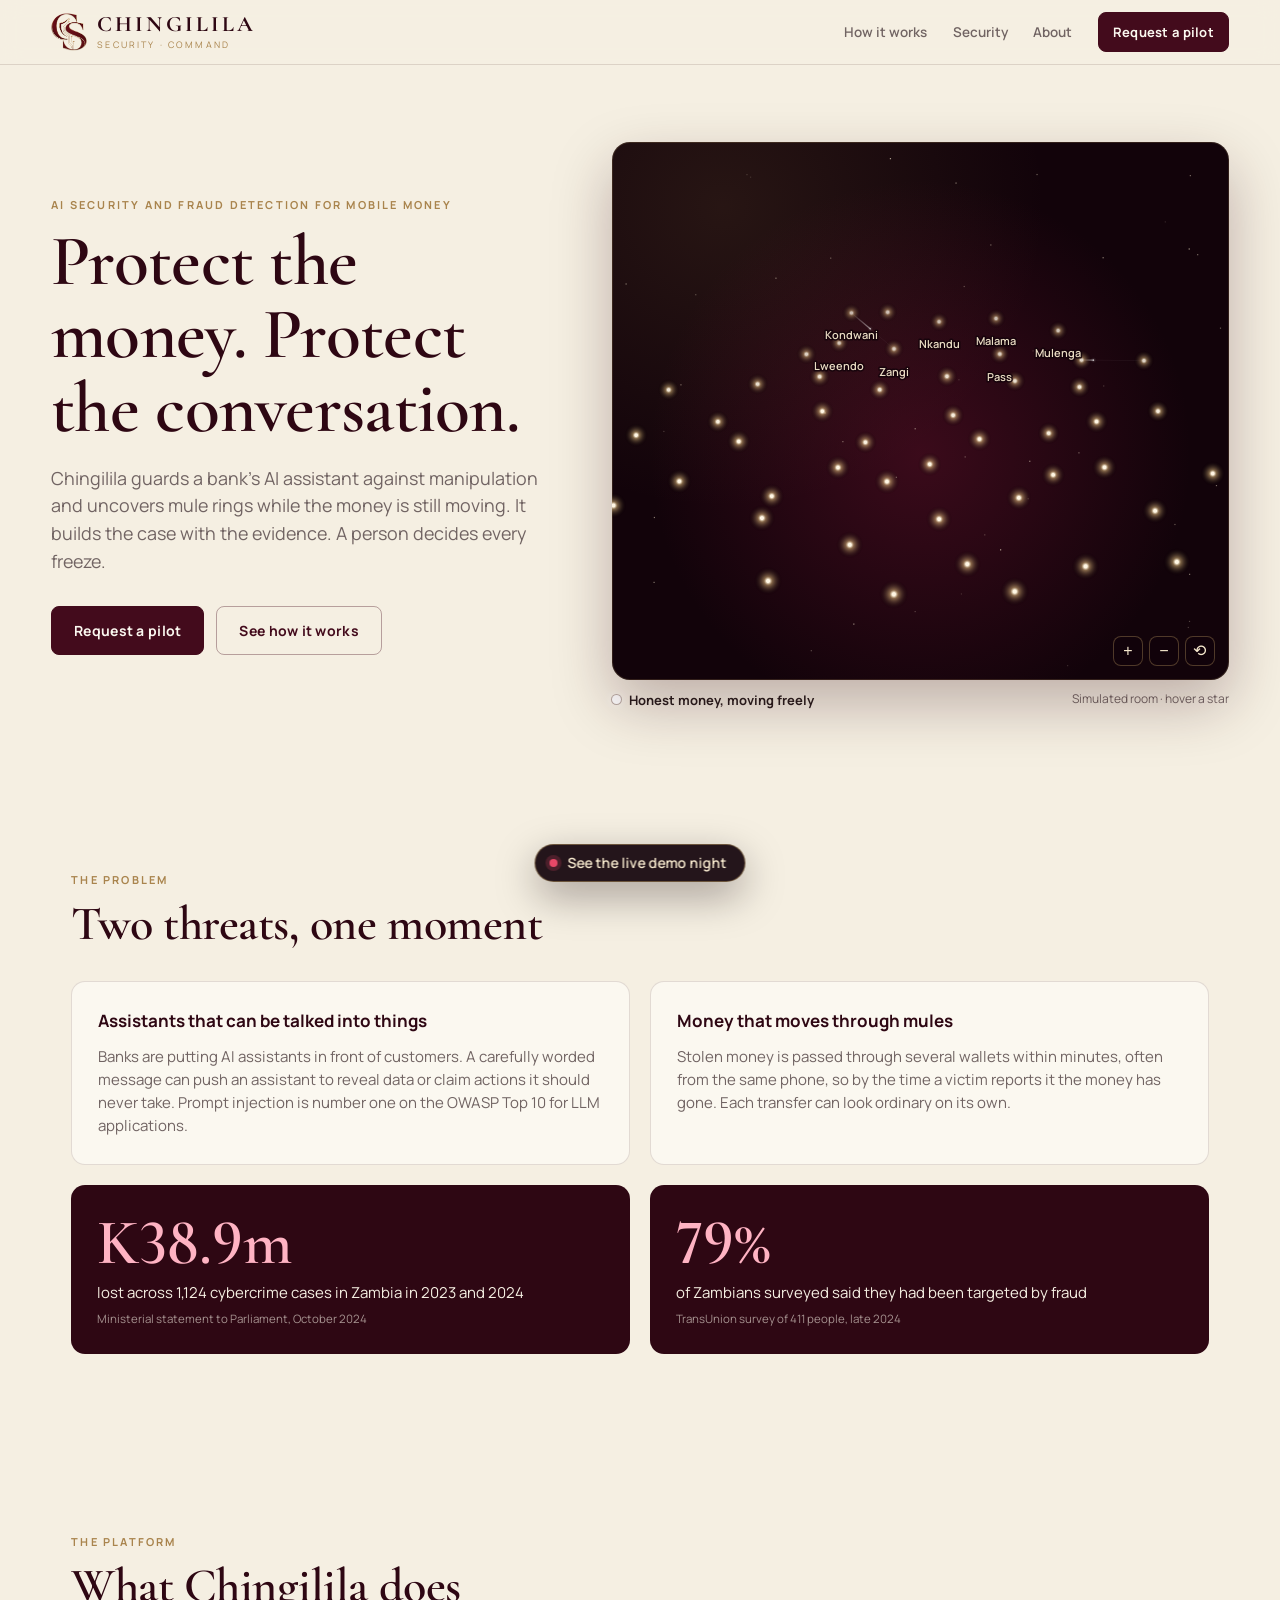
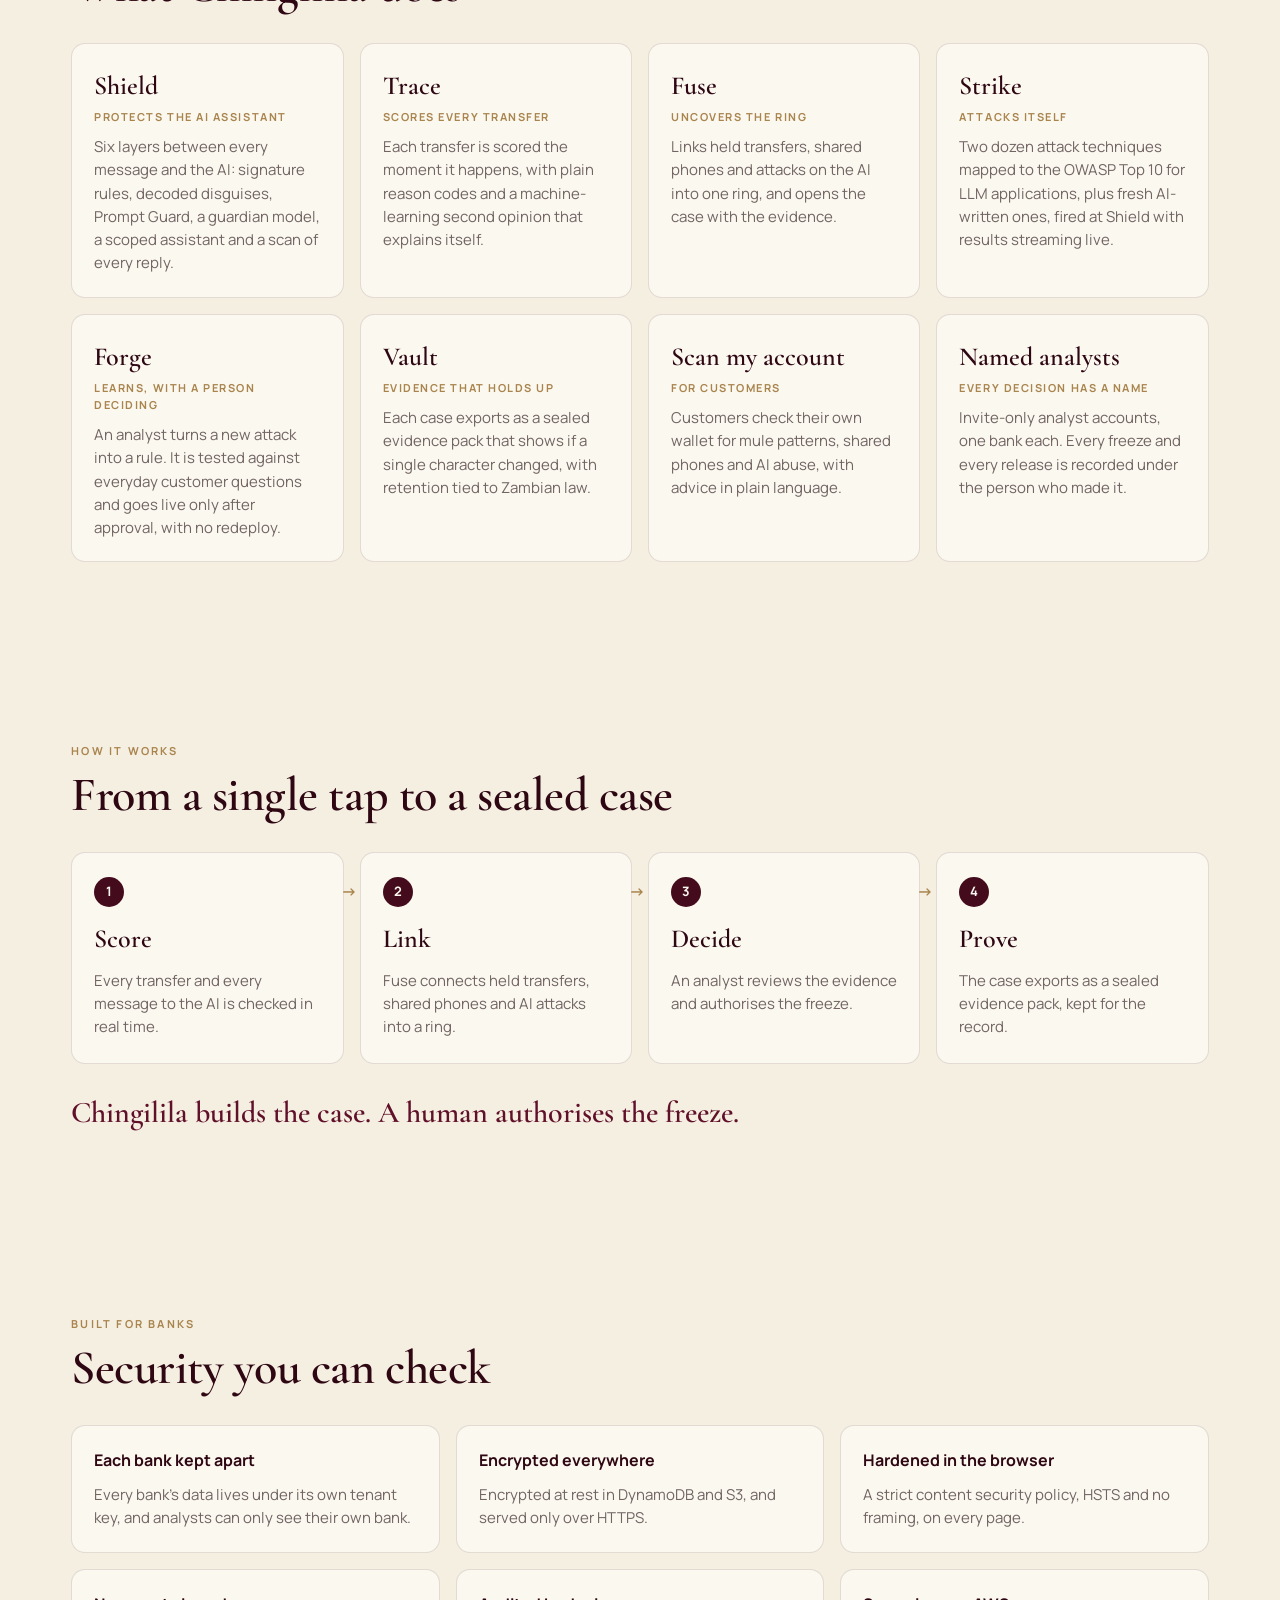
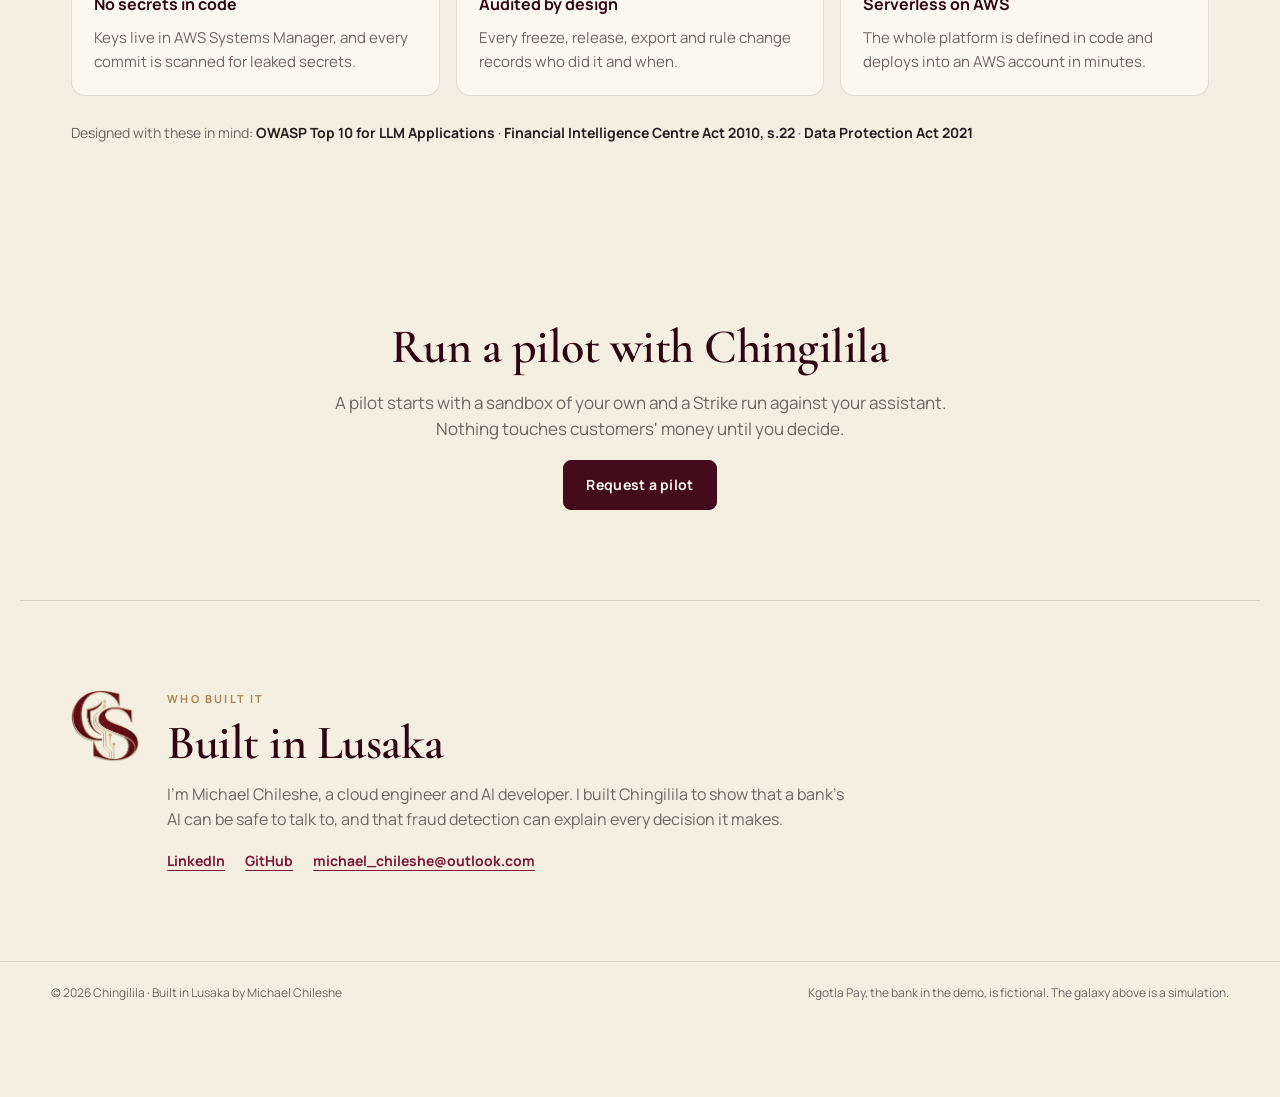
==== docs/index.html @ 2b5f904d "Chingilila showcase: public site, the demo night step by step, and the README with architecture and " ====
<!doctype html>
<html lang="en">
  <head>
    <meta charset="UTF-8" />
    <meta name="viewport" content="width=device-width, initial-scale=1.0" />
    <meta name="theme-color" content="#12030a" />
    <meta name="description" content="Chingilila guards a bank's AI assistant against manipulation and uncovers mule rings while the money is still moving. Built in Lusaka." />
    <meta property="og:title" content="Chingilila: AI security and fraud detection for mobile money" />
    <meta property="og:description" content="Protect the money. Protect the conversation. A person decides every freeze." />
    <meta property="og:type" content="website" />
    <link rel="icon" type="image/png" href="brand/favicon.png" />
    <link rel="apple-touch-icon" href="brand/icon-192.png" />
    <link rel="preload" as="image" href="brand/mark-light.webp" />
    <link rel="stylesheet" href="assets/landing.css" />
    <title>Chingilila · AI security and fraud detection for mobile money</title>
    <style>
      .demo-pill {
        position: fixed; left: 50%; bottom: 18px; transform: translateX(-50%); z-index: 50;
        display: inline-flex; align-items: center; gap: 10px; padding: 11px 18px 11px 14px; border-radius: 999px;
        background: rgba(18, 3, 10, 0.92); color: #f6e8cd; border: 1px solid rgba(196, 162, 101, 0.45);
        font: 600 14px/1 Manrope, system-ui, sans-serif; text-decoration: none; box-shadow: 0 14px 40px rgba(18, 3, 10, 0.35);
        backdrop-filter: blur(6px); white-space: nowrap;
      }
      .demo-pill:hover { border-color: #c4a265; }
      .demo-pill i { width: 8px; height: 8px; border-radius: 50%; background: #e84868; box-shadow: 0 0 0 4px rgba(232, 72, 104, 0.2); }
      @media (max-width: 420px) { .demo-pill { font-size: 13px; bottom: 12px; } }
      body { padding-bottom: 72px; }
    </style>
  </head>
  <body>
    <div id="root"></div>
    <a class="demo-pill" href="demo.html"><i></i>See the live demo night</a>
    <script type="module" src="assets/landing.js"></script>
  </body>
</html>
---- docs/assets/landing.css ----
@import"https://fonts.googleapis.com/css2?family=Cormorant+Garamond:wght@500;600;700&family=Manrope:wght@400;500;600;700&display=swap";.galaxy-sky{position:relative;height:100%;min-height:420px;border-radius:18px;overflow:hidden;background:radial-gradient(ellipse at 50% 58%,rgba(125,23,54,.38),transparent 62%),radial-gradient(ellipse at 18% 12%,rgba(169,132,77,.14),transparent 45%),#12030a;box-shadow:0 24px 60px #2e071347,inset 0 0 0 1px #c4a2652e}.galaxy-canvas{position:absolute;inset:0;display:block}.galaxy-canvas{touch-action:none}.galaxy-tip{position:absolute;left:0;top:0;z-index:4;pointer-events:none;display:grid;gap:3px;width:max-content;max-width:260px;padding:9px 12px;border-radius:9px;background:#fbf5eaf7;border:1px solid rgba(196,162,101,.4);box-shadow:0 12px 30px #12030a66;font-size:12px;color:var(--ink, #281d1d);line-height:1.35}.galaxy-tip[hidden]{display:none}.galaxy-tip strong{font-size:13.5px;color:var(--burgundy-950, #2e0713)}.galaxy-tip span{color:var(--ink-soft, #716463)}.galaxy-tip .risk{color:var(--burgundy-700, #7d1736);font-weight:600}.galaxy-tip .ice{color:#2f6d93;font-weight:600}.galaxy-tip em{font-style:normal;font-size:11px;font-weight:700;color:var(--burgundy-700, #7d1736)}.galaxy-controls{position:absolute;right:14px;bottom:14px;z-index:3;display:flex;gap:6px}.galaxy-controls button{width:30px;height:30px;border-radius:8px;border:1px solid rgba(196,162,101,.35);background:#12030a99;color:#f6e8cd;font-size:16px;line-height:1;cursor:pointer;display:grid;place-items:center}.galaxy-controls button:hover{background:#7d173699;border-color:#c4a265b3}.galaxy-empty{position:absolute;inset:0;display:grid;place-content:center;justify-items:center;gap:6px;text-align:center;pointer-events:none;color:#f6e8cdbf;font-size:13px}.galaxy-empty strong{font-family:Cormorant Garamond,serif;font-size:28px;font-weight:600;color:#fbf1df}.galaxy-sky.is-panel .galaxy-canvas,.galaxy-sky.is-hero .galaxy-canvas{touch-action:pan-y}:root{--burgundy-950: #2e0713;--burgundy-900: #430b1c;--burgundy-800: #601029;--burgundy-700: #7d1736;--burgundy-100: #f2e2e5;--cream-50: #fbf8f0;--cream-100: #f5efe2;--cream-200: #e8ddc8;--brass: #a9844d;--brass-light: #d0b47d;--ink: #281d1d;--ink-soft: #716463;--border: rgba(73, 40, 38, .14);--night: #12030a;--ice: #2f6d93}*{box-sizing:border-box}html{scroll-behavior:smooth}body{margin:0;background:var(--cream-100);color:var(--ink);font-family:Manrope,system-ui,sans-serif;font-size:16px;line-height:1.55;-webkit-font-smoothing:antialiased}@media(prefers-reduced-motion:reduce){html{scroll-behavior:auto}}a{color:inherit}h1,h2,h3{margin:0;color:var(--burgundy-950)}h1,h2{font-family:Cormorant Garamond,serif;font-weight:600;letter-spacing:-.01em;line-height:1.02}h2{font-size:clamp(32px,4vw,48px)}h3{font-size:17px;font-weight:700}p{margin:0}.landing{overflow-x:clip}.l-nav{position:sticky;top:0;z-index:10;display:flex;align-items:center;justify-content:space-between;gap:16px;padding:12px clamp(16px,4vw,56px);background:#f5efe2e0;backdrop-filter:blur(10px);border-bottom:1px solid var(--border)}.l-brand{display:flex;align-items:center;gap:10px;text-decoration:none}.l-brand b{display:block;font-family:Cormorant Garamond,serif;font-size:22px;letter-spacing:.14em;text-transform:uppercase;color:var(--burgundy-950);line-height:1}.l-brand small{display:block;margin-top:3px;font-size:9px;letter-spacing:.24em;text-transform:uppercase;color:var(--brass)}.l-nav nav{display:flex;align-items:center;gap:clamp(12px,2vw,26px);font-size:13.5px;font-weight:600}.l-nav nav a:not(.l-button){text-decoration:none;color:var(--ink-soft)}.l-nav nav a:not(.l-button):hover{color:var(--burgundy-700)}.l-button{display:inline-flex;align-items:center;justify-content:center;padding:13px 22px;border-radius:8px;background:var(--burgundy-900);color:var(--cream-50);text-decoration:none;font-weight:700;font-size:14px;letter-spacing:.02em;border:1px solid var(--burgundy-900);transition:background .2s,transform .2s}.l-button:hover{background:var(--burgundy-700);transform:translateY(-1px)}.l-button:focus-visible,.l-nav a:focus-visible,.l-links a:focus-visible{outline:2px solid var(--brass);outline-offset:3px}.l-button.ghost{background:transparent;color:var(--burgundy-900);border-color:#430b1c59}.l-button.ghost:hover{background:var(--cream-50)}.l-button.small{padding:9px 14px;font-size:13px}.l-eyebrow{font-size:11px;font-weight:700;letter-spacing:.2em;text-transform:uppercase;color:var(--brass);margin-bottom:12px}.l-hero{display:grid;grid-template-columns:minmax(0,.95fr) minmax(0,1.15fr);gap:clamp(24px,4vw,56px);align-items:center;padding:clamp(36px,6vw,80px) clamp(16px,4vw,56px) clamp(40px,6vw,72px);max-width:1440px;margin:0 auto}.l-hero h1{font-size:clamp(42px,5.6vw,76px)}.l-lead{margin-top:20px;font-size:clamp(16px,1.4vw,19px);color:var(--ink-soft);max-width:560px}.l-actions{display:flex;flex-wrap:wrap;gap:12px;margin-top:30px}.l-hero-sky{margin:0;display:grid;gap:10px}.l-hero-sky .galaxy-sky{height:clamp(340px,42vw,560px);min-height:0}.l-hero-sky figcaption{display:flex;align-items:center;justify-content:space-between;gap:12px;flex-wrap:wrap;font-size:13px}.l-phase{display:inline-flex;align-items:center;gap:8px;font-weight:700;color:var(--ink);transition:color .4s}.l-phase i{width:9px;height:9px;border-radius:50%;background:#fff;box-shadow:0 0 0 1px #49282659,0 0 8px #fff;transition:background .4s,box-shadow .4s}.l-phase.risk{color:var(--burgundy-700)}.l-phase.risk i{background:#e84868;box-shadow:0 0 9px #d63456e6}.l-phase.ice{color:var(--ice)}.l-phase.ice i{background:#cfeaff;box-shadow:0 0 0 1.5px #7fb7da,0 0 9px #96cdf0}.l-sim{color:var(--ink-soft);font-size:12px}.l-section{max-width:1240px;margin:0 auto;padding:clamp(48px,7vw,96px) clamp(16px,4vw,56px)}.l-section>h2{max-width:760px}.l-two{display:grid;grid-template-columns:1fr 1fr;gap:20px;margin-top:32px}.l-two article{padding:26px;border-radius:14px;background:var(--cream-50);border:1px solid var(--border)}.l-two p,.l-card p,.l-steps p{margin-top:10px;color:var(--ink-soft);font-size:15px}.l-stats{display:grid;grid-template-columns:1fr 1fr;gap:20px;margin-top:20px}.l-stats div{display:grid;gap:6px;padding:26px;border-radius:14px;background:var(--burgundy-950);color:var(--cream-100)}.l-stats strong{font-family:Cormorant Garamond,serif;font-size:clamp(44px,5vw,64px);font-weight:600;line-height:1;color:#ffb3c3;font-variant-numeric:lining-nums;font-feature-settings:"lnum" 1}.l-stats span{font-size:15px}.l-stats small{font-size:11.5px;color:#f5efe299}.l-grid{display:grid;grid-template-columns:repeat(4,minmax(0,1fr));gap:16px;margin-top:32px}.l-grid.three{grid-template-columns:repeat(3,minmax(0,1fr))}.l-card{padding:22px;border-radius:14px;background:var(--cream-50);border:1px solid var(--border);transition:transform .2s,box-shadow .2s}.l-card:hover{transform:translateY(-2px);box-shadow:0 14px 34px #2e07131a}.l-card h3{font-family:Cormorant Garamond,serif;font-size:26px;font-weight:600}.l-card-line{margin-top:2px!important;font-size:11px!important;font-weight:700;letter-spacing:.14em;text-transform:uppercase;color:var(--brass)!important}.l-card.plain h3{font-family:Manrope,sans-serif;font-size:16px;font-weight:700}.l-how{background:none}.l-steps{list-style:none;margin:32px 0 0;padding:0;display:grid;grid-template-columns:repeat(4,minmax(0,1fr));gap:16px;counter-reset:step}.l-steps li{position:relative;padding:24px 22px;border-radius:14px;background:var(--cream-50);border:1px solid var(--border)}.l-steps li:not(:last-child):after{content:"\2192";position:absolute;right:-14px;top:26px;color:var(--brass);font-weight:700;z-index:1}.l-step-num{display:inline-grid;place-items:center;width:30px;height:30px;margin-bottom:12px;border-radius:50%;background:var(--burgundy-900);color:var(--cream-50);font-weight:700;font-size:13px}.l-steps h3{font-family:Cormorant Garamond,serif;font-size:26px;font-weight:600}.l-human{margin-top:26px;font-family:Cormorant Garamond,serif;font-size:clamp(22px,2.4vw,30px);font-weight:600;color:var(--burgundy-800)}.l-standards{margin-top:26px;font-size:14px;color:var(--ink-soft)}.l-standards b{color:var(--ink);font-weight:700}.l-pilot{text-align:center;display:grid;justify-items:center;gap:18px}.l-pilot p{max-width:620px;color:var(--ink-soft);font-size:17px}.l-about{display:grid;grid-template-columns:auto minmax(0,1fr);gap:28px;align-items:start;border-top:1px solid var(--border)}.l-about p:not(.l-eyebrow){margin-top:14px;max-width:680px;color:var(--ink-soft);font-size:16px}.l-links{display:flex;flex-wrap:wrap;gap:10px 20px;margin-top:18px;font-weight:700;font-size:14px}.l-links a{color:var(--burgundy-700);text-decoration-thickness:1px;text-underline-offset:4px;overflow-wrap:anywhere}.l-footer{display:flex;flex-wrap:wrap;justify-content:space-between;gap:8px 24px;padding:22px clamp(16px,4vw,56px);border-top:1px solid var(--border);font-size:12px;color:var(--ink-soft)}@media(max-width:1080px){.l-grid,.l-steps{grid-template-columns:repeat(2,minmax(0,1fr))}.l-steps li:after{display:none}}@media(max-width:900px){.l-hero{grid-template-columns:1fr}.l-hero-sky .galaxy-sky{height:min(72vw,460px)}}@media(max-width:720px){.l-nav nav a:not(.l-button){display:none}.l-brand small{display:none}.l-two,.l-stats,.l-grid,.l-grid.three,.l-steps,.l-about{grid-template-columns:1fr}.l-hero-sky .galaxy-controls{display:none}}
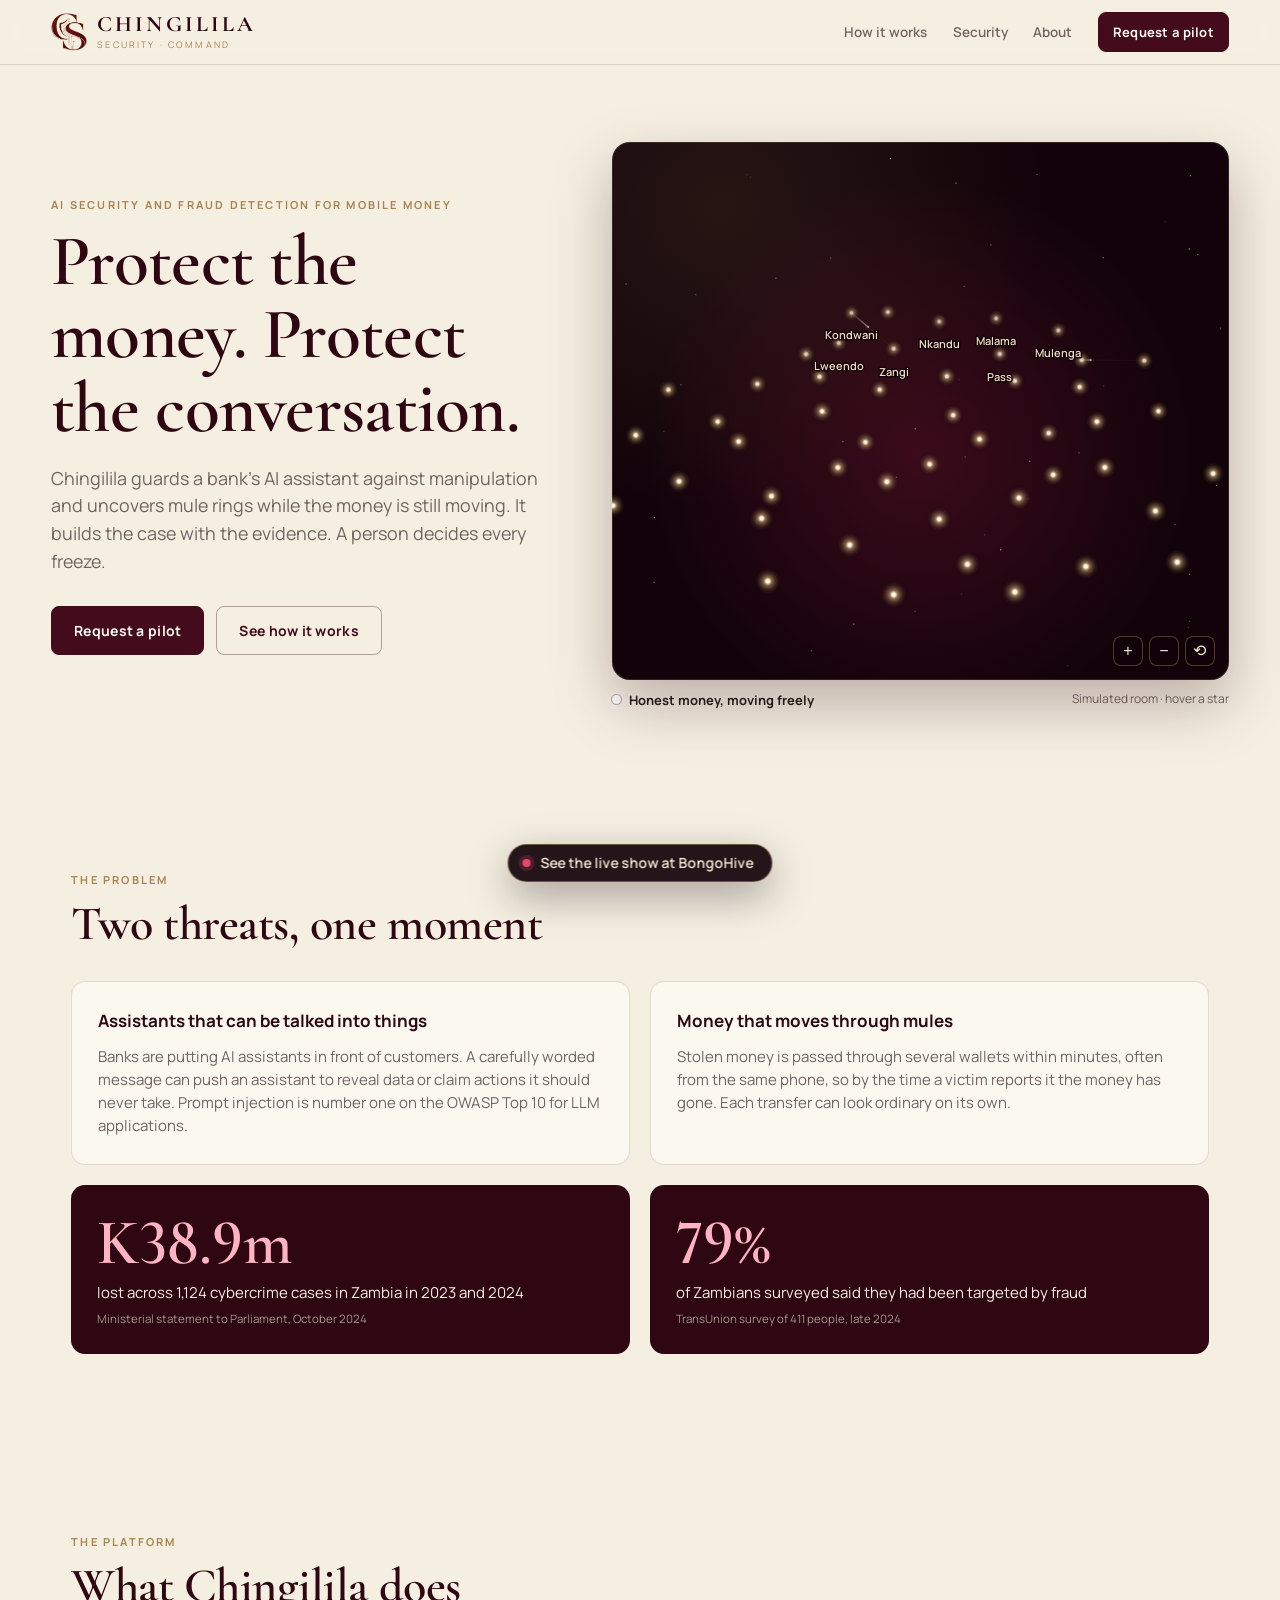
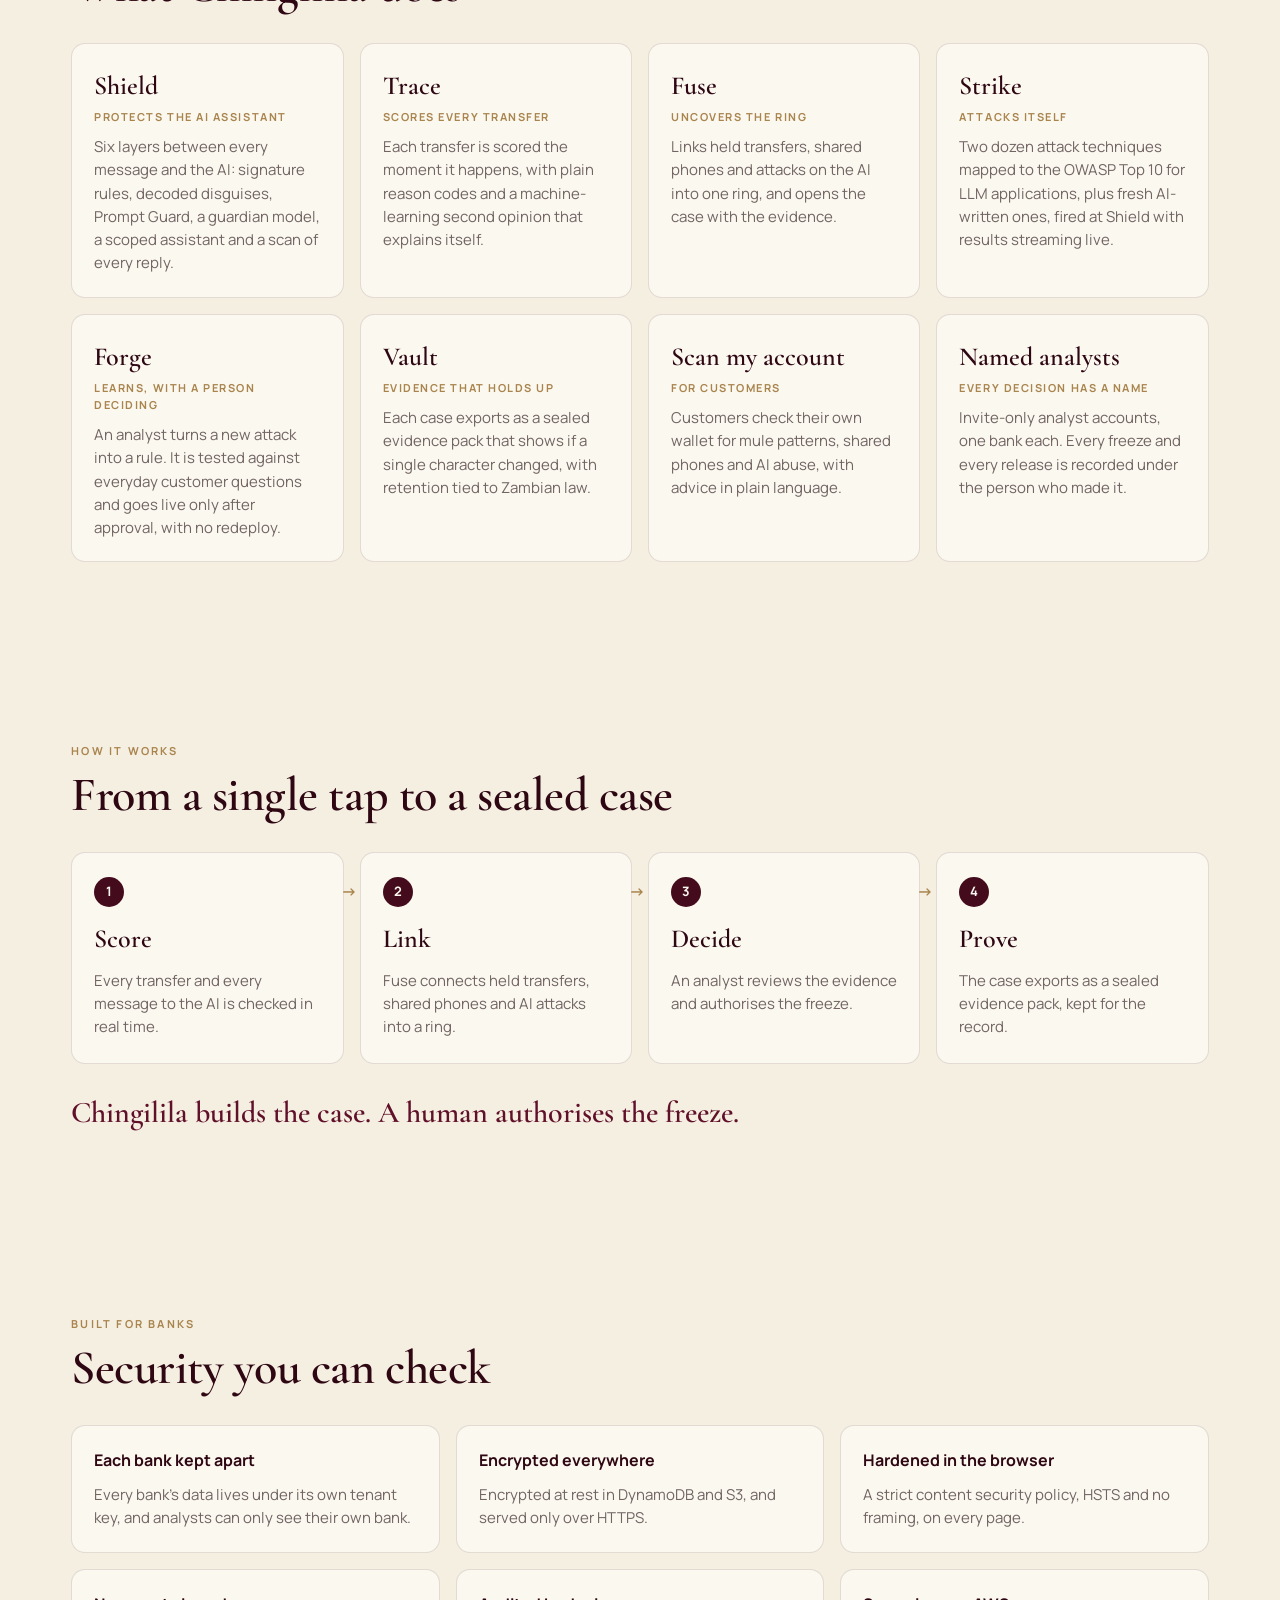
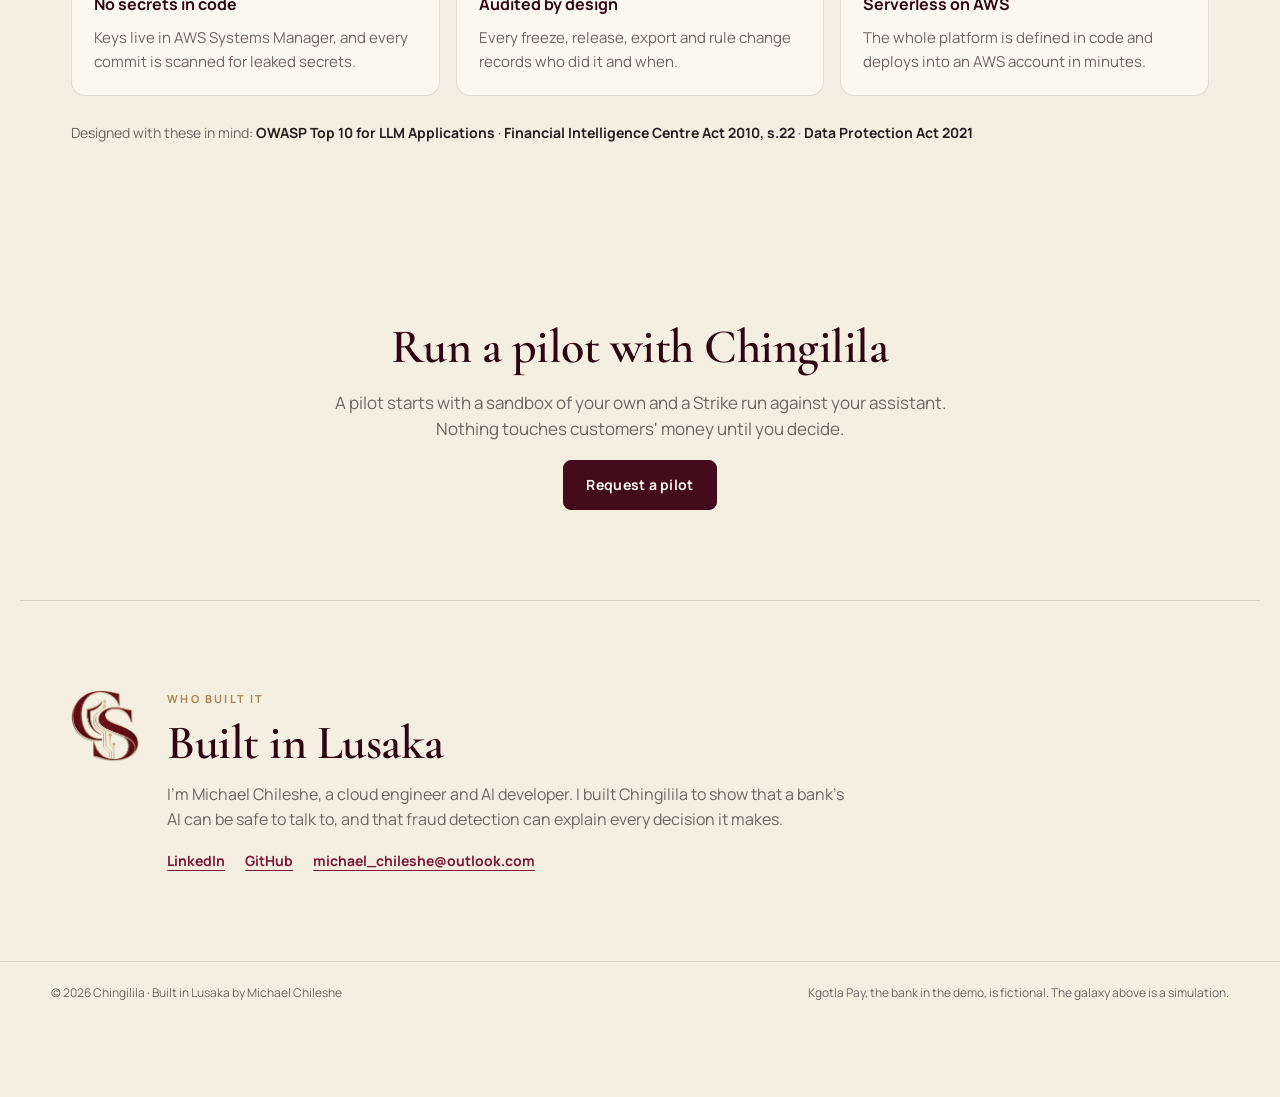
==== commit 28155f80: "Add photos from the live show at AI Show and Tell III, BongoHive, with audience faces blurred" ====
--- a/docs/index.html
+++ b/docs/index.html
@@ -29,7 +29,7 @@
   </head>
   <body>
     <div id="root"></div>
-    <a class="demo-pill" href="demo.html"><i></i>See the live demo night</a>
+    <a class="demo-pill" href="demo.html"><i></i>See the live show at BongoHive</a>
     <script type="module" src="assets/landing.js"></script>
   </body>
 </html>
